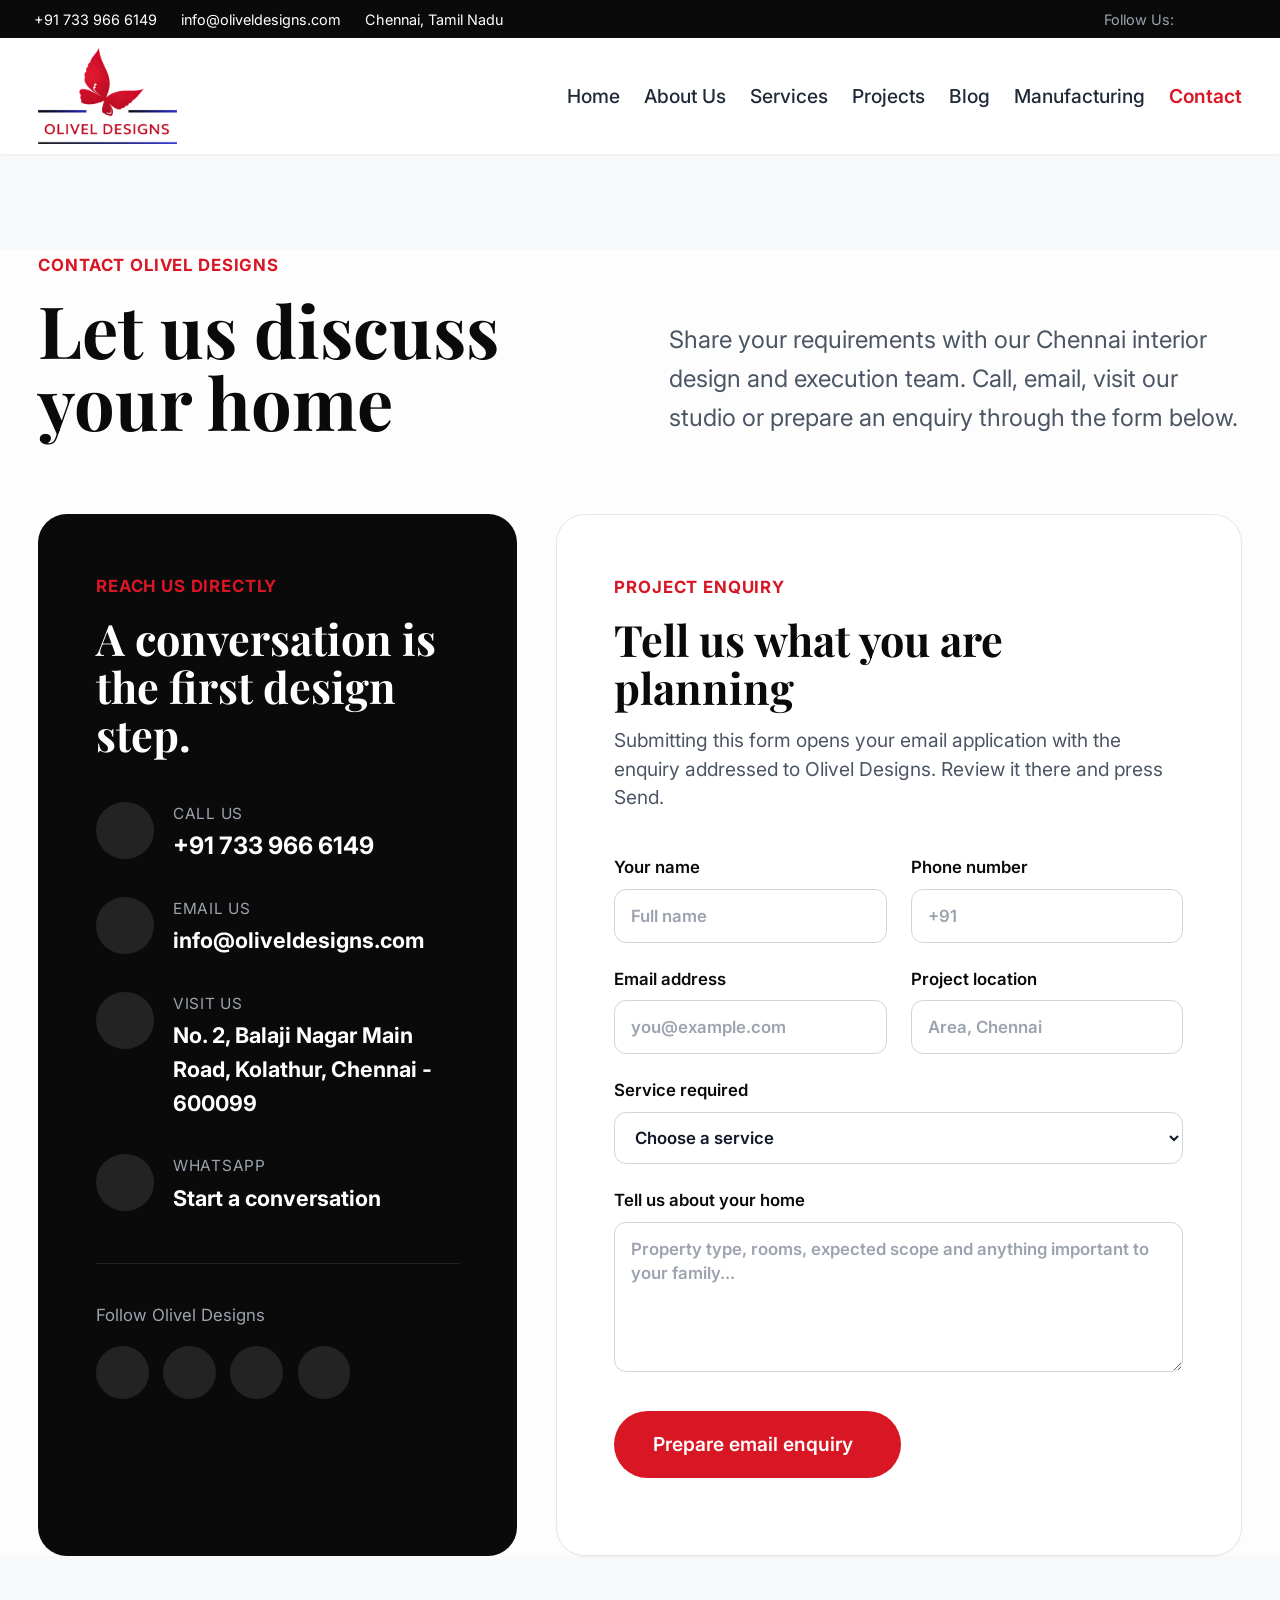
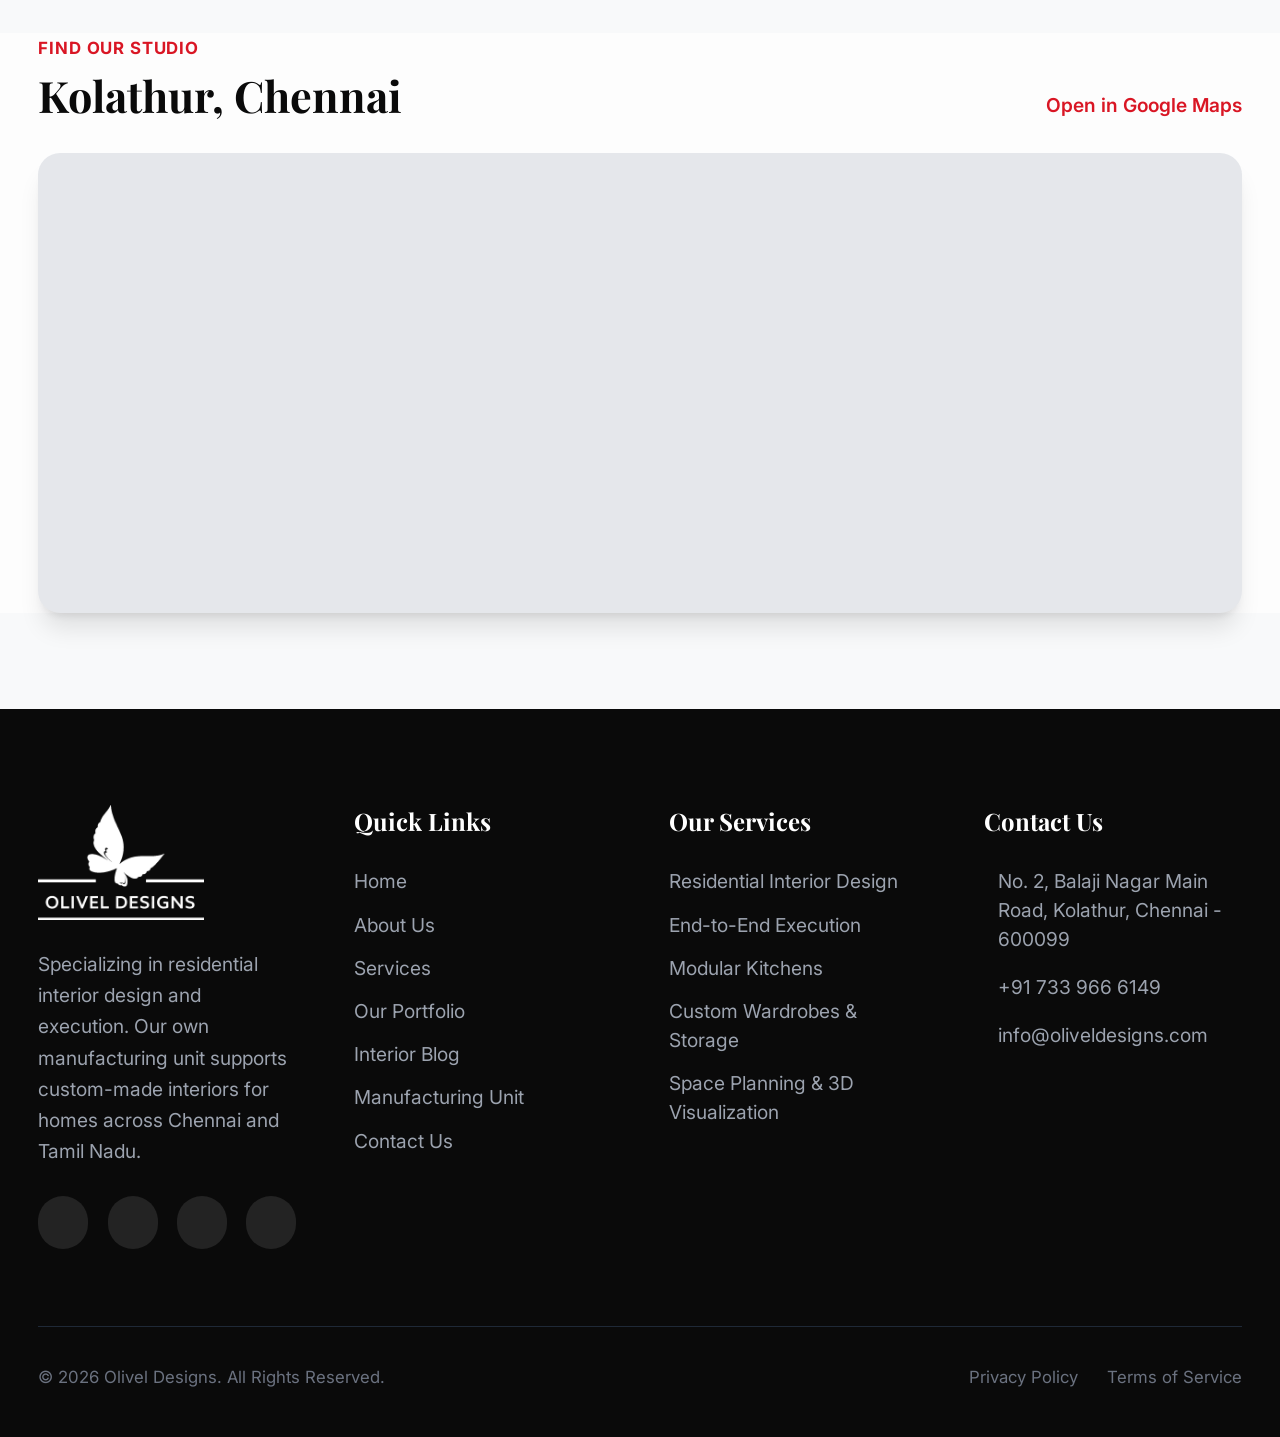
==== contact.html @ 5f0a912e "initial website upload" ====
<!doctype html>
<html lang="en-IN">
<head>
    <meta charset="utf-8">
    <meta name="viewport" content="width=device-width, initial-scale=1">
    <title>Contact Olivel Designs | Interior Designers in Chennai</title>
    <meta name="description" content="Contact Olivel Designs for residential interior design, custom manufacturing and execution in Chennai. View our Kolathur location and prepare an email enquiry.">
    <link rel="canonical" href="https://oliveldesigns.com/#contact">
    <meta http-equiv="refresh" content="0; url=index.html#contact">
    <script>window.location.replace('index.html#contact');</script>
</head>
<body><p><a href="index.html#contact">Open Olivel Designs Contact</a></p></body>
</html>
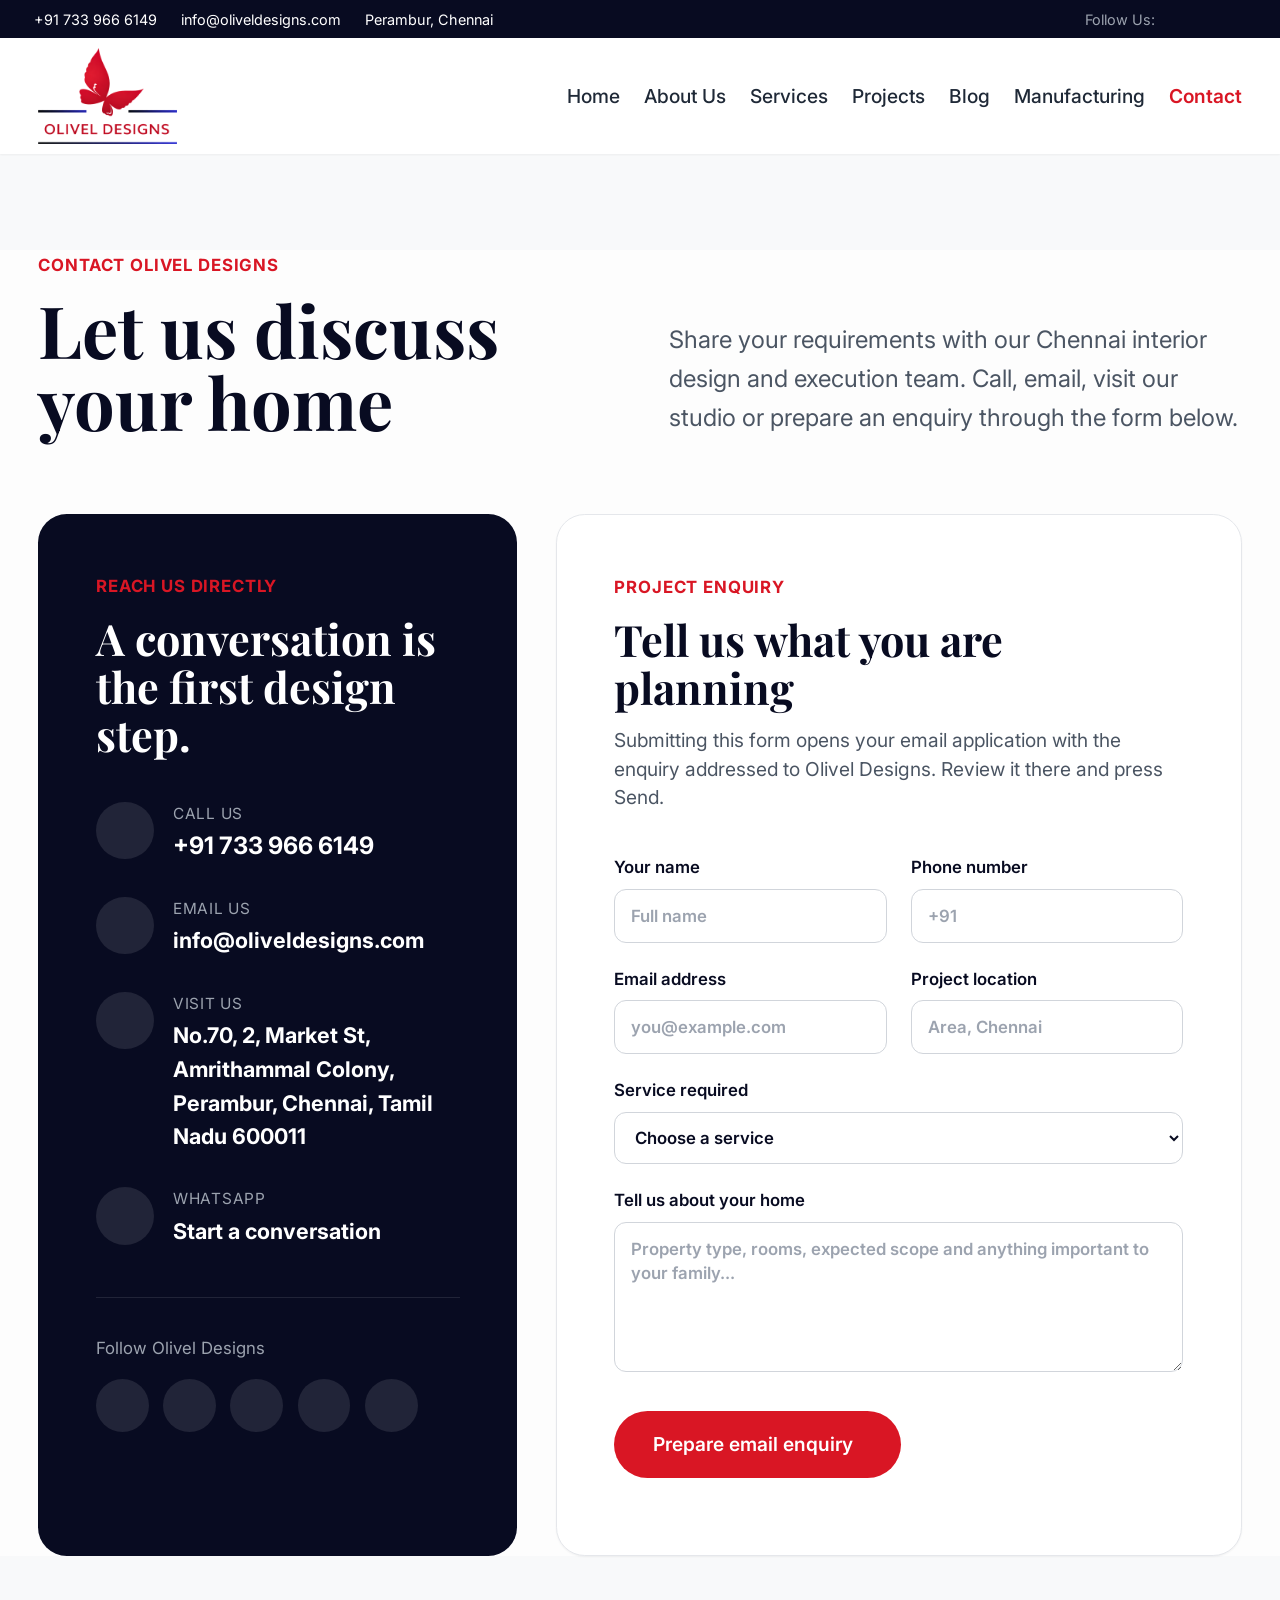
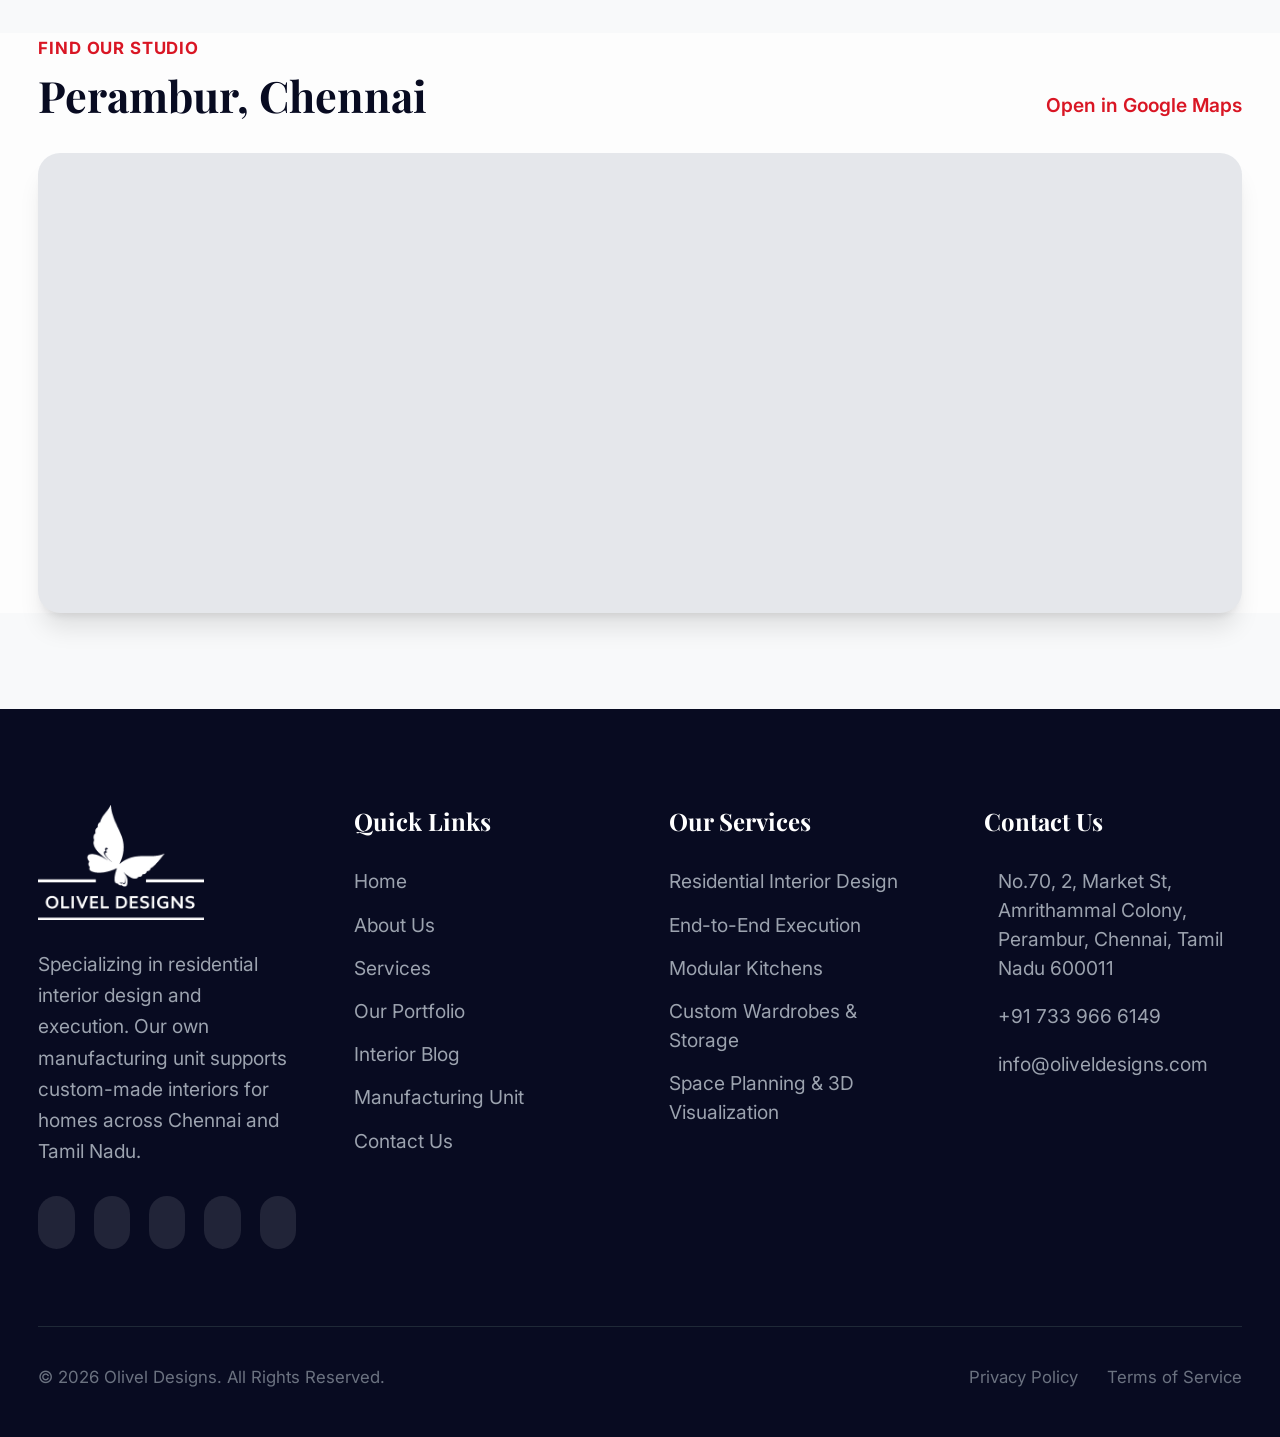
==== commit 4c3119af: "website update" ====
--- a/contact.html
+++ b/contact.html
@@ -4,7 +4,7 @@
     <meta charset="utf-8">
     <meta name="viewport" content="width=device-width, initial-scale=1">
     <title>Contact Olivel Designs | Interior Designers in Chennai</title>
-    <meta name="description" content="Contact Olivel Designs for residential interior design, custom manufacturing and execution in Chennai. View our Kolathur location and prepare an email enquiry.">
+    <meta name="description" content="Contact Olivel Designs for residential interior design, custom manufacturing and execution in Chennai. View our Perambur location and prepare an email enquiry.">
     <link rel="canonical" href="https://oliveldesigns.com/#contact">
     <meta http-equiv="refresh" content="0; url=index.html#contact">
     <script>window.location.replace('index.html#contact');</script>
